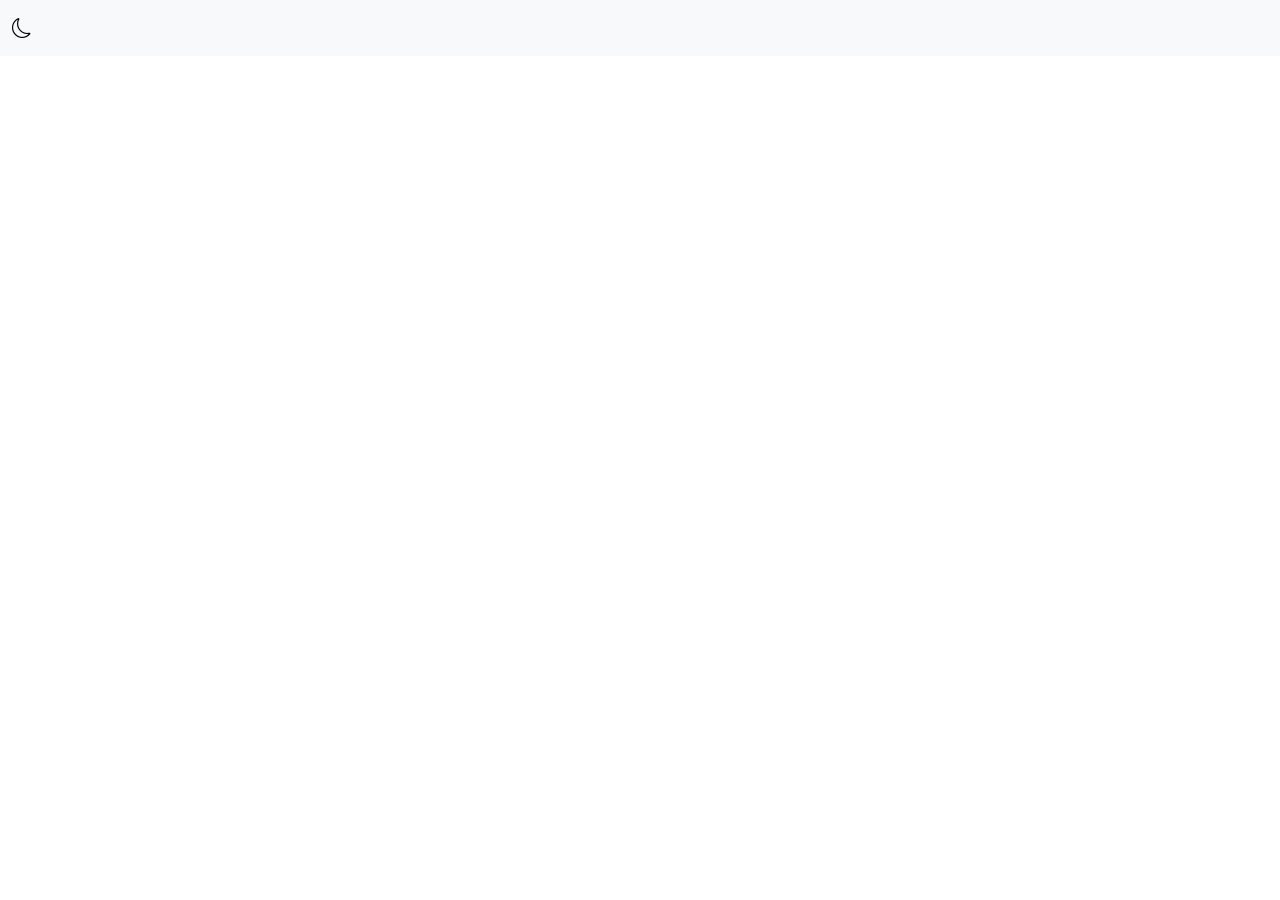
==== index.html @ 3b0b5516 "feat : se creo el componente de la barra de navegacion con dos iconos (sol y luna) para simular modo" ====
<!doctype html>
<html lang="en">
    <head>
        <meta charset="UTF-8" />
        <meta name="viewport" content="width=device-width, initial-scale=1.0" />
        <title>Gestor de tareas</title>
        <!-- estilos personalizados -->
        <link rel="stylesheet" href="css/styles.css" />

        <!-- bootstrap -->
        <link
            href="https://cdn.jsdelivr.net/npm/bootstrap@5.3.8/dist/css/bootstrap.min.css"
            rel="stylesheet"
            integrity="sha384-sRIl4kxILFvY47J16cr9ZwB07vP4J8+LH7qKQnuqkuIAvNWLzeN8tE5YBujZqJLB"
            crossorigin="anonymous"
        />
        <!-- bootstrap iconos -->
        <link
            rel="stylesheet"
            href="https://cdn.jsdelivr.net/npm/bootstrap-icons@1.13.1/font/bootstrap-icons.min.css"
        />
    </head>
    <body>
        <!-- modos de tema (oscuro o claro) -->
        <nav class="navbar navbar-expand-lg bg-body-tertiary">
            <div class="container-fluid">
                <button
                    class="navbar-toggler"
                    type="button"
                    data-bs-toggle="collapse"
                    data-bs-target="#navbarTogglerDemo03"
                    aria-controls="navbarTogglerDemo03"
                    aria-expanded="false"
                    aria-label="Toggle navigation"
                >
                    <span class="navbar-toggler-icon"></span>
                </button>
                <a class="navbar-brand btn-icono " id="themeMode">
                    <span class="icono-uno"><i class="bi bi-moon"></i></span>
                    <span class="icono-dos"><i class="bi bi-sun"></i></span>
                </a>
                <div class="collapse navbar-collapse" id="navbarTogglerDemo03">
                    <!-- aside bar -->
                </div>
            </div>
        </nav>

        <aside></aside>
        <section>
            <main></main>
        </section>
        <footer></footer>

        <!-- bootstrap -->
        <script
            src="https://cdn.jsdelivr.net/npm/bootstrap@5.3.8/dist/js/bootstrap.bundle.min.js"
            integrity="sha384-FKyoEForCGlyvwx9Hj09JcYn3nv7wiPVlz7YYwJrWVcXK/BmnVDxM+D2scQbITxI"
            crossorigin="anonymous"
        ></script>

        <!-- logica de diseños -->
        <script src="js/desing.js"></script>
        <!-- logica de negocios -->
        <script type="module" src="script.js"></script>
    </body>
</html>
---- css/styles.css ----
/* modo oscuro o claro */
    /* esconde el boton por defecto */
    .icono-dos {
        display: none;
    }

    /* cuando el ancla tiene la clase" activa " invertimos */
    .btn-icono.activo .icono-uno {
        display: none ;
    }

    .btn-icono.activo .icono-dos {
        display: inline;
    }
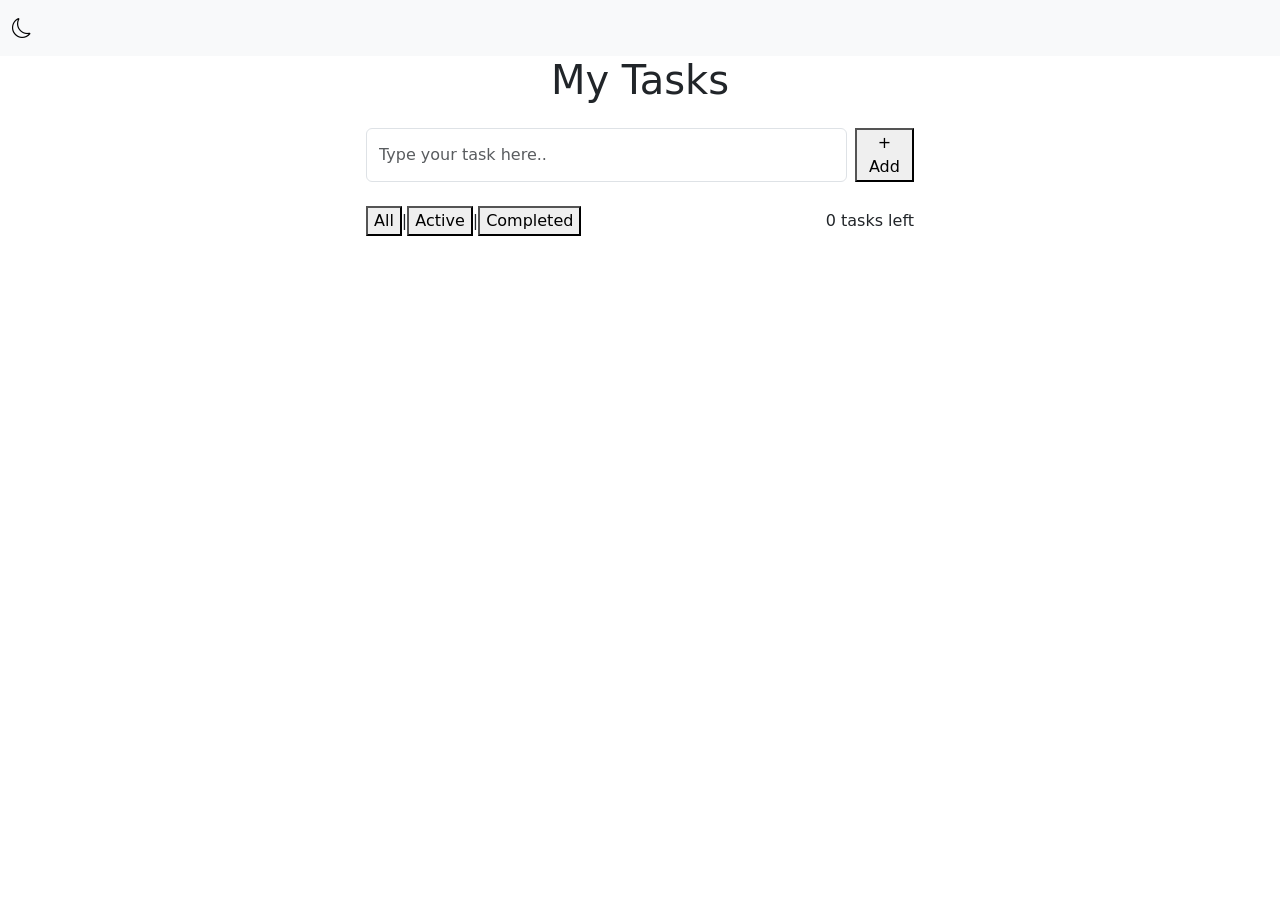
==== commit e822ed61: "feat : se creo una funcionalidad inicial del crud , no esta completa del todo" ====
--- a/index.html
+++ b/index.html
@@ -35,7 +35,7 @@
                 >
                     <span class="navbar-toggler-icon"></span>
                 </button>
-                <a class="navbar-brand btn-icono " id="themeMode">
+                <a class="navbar-brand btn-icono" id="themeMode">
                     <span class="icono-uno"><i class="bi bi-moon"></i></span>
                     <span class="icono-dos"><i class="bi bi-sun"></i></span>
                 </a>
@@ -46,9 +46,100 @@
         </nav>
 
         <aside></aside>
-        <section>
-            <main></main>
-        </section>
+
+        <main>
+            <!-- Content -->
+            <section
+                class="flex-grow-1 px-3"
+                style="max-width: 580px; width: 100%; margin: 0 auto"
+            >
+                <h1 class="text-center mb-4">My Tasks</h1>
+
+                <!-- Input row -->
+                <div class="d-flex gap-2 mb-4" id="todo-form">
+                    <input
+                        id="taskInput"
+                        class="task-input form-control flex-grow-1"
+                        type="text"
+                        placeholder="Type your task here.."
+                    />
+                    <button class="btn-add" id="addBtn">+ Add</button>
+                </div>
+
+                <!-- Filters row -->
+                <div
+                    class="d-flex justify-content-between align-items-center mb-3"
+                >
+                    <div class="d-flex align-items-center">
+                        <button class="filter-btn active" data-f="all">
+                            All
+                        </button>
+                        <span class="filter-sep">|</span>
+                        <button class="filter-btn" data-f="active">
+                            Active
+                        </button>
+                        <span class="filter-sep">|</span>
+                        <button class="filter-btn" data-f="completed">
+                            Completed
+                        </button>
+                    </div>
+                    <span
+                        id="tasksCount"
+                        
+                        >0 tasks left</span
+                    >
+                </div>
+
+                <!-- Tasks -->
+                <div id="taskList" class="d-flex flex-column gap-2">
+                    <div id="emptyState" class="text-center py-5">
+                        <!-- <div class="todo-item">
+                        <div class="todo-left">
+                            <div
+                                class="checkbox"
+                                id="checkbox"
+                                onclick="toggleCheck(this)"
+                            ></div>
+                            <span class="todo-label">Learn React</span>
+                        </div>
+                        <div class="todo-actions">
+                            <button class="action-btn edit" title="Editar">
+                                <svg
+                                    xmlns="http://www.w3.org/2000/svg"
+                                    fill="none"
+                                    viewBox="0 0 24 24"
+                                    stroke="currentColor"
+                                    stroke-width="2"
+                                >
+                                    <path
+                                        stroke-linecap="round"
+                                        stroke-linejoin="round"
+                                        d="M15.232 5.232l3.536 3.536M9 13l6.586-6.586a2 2 0 112.828 2.828L11.828 15.828a2 2 0 01-1.414.586H9v-2a2 2 0 01.586-1.414z"
+                                    />
+                                </svg>
+                            </button>
+                            <button class="action-btn delete" title="Eliminar">
+                                <svg
+                                    xmlns="http://www.w3.org/2000/svg"
+                                    fill="none"
+                                    viewBox="0 0 24 24"
+                                    stroke="currentColor"
+                                    stroke-width="2"
+                                >
+                                    <path
+                                        stroke-linecap="round"
+                                        stroke-linejoin="round"
+                                        d="M19 7l-.867 12.142A2 2 0 0116.138 21H7.862a2 2 0 01-1.995-1.858L5 7m5 4v6m4-6v6M9 7h6m-7 0a1 1 0 011-1h4a1 1 0 011 1m-7 0h8"
+                                    />
+                                </svg>
+                            </button>
+                        </div>
+                    </div> -->
+                        No tasks yet
+                    </div>
+                </div>
+            </section>
+        </main>
         <footer></footer>
 
         <!-- bootstrap -->
@@ -60,6 +151,7 @@
 
         <!-- logica de diseños -->
         <script src="js/desing.js"></script>
+
         <!-- logica de negocios -->
         <script type="module" src="script.js"></script>
     </body>
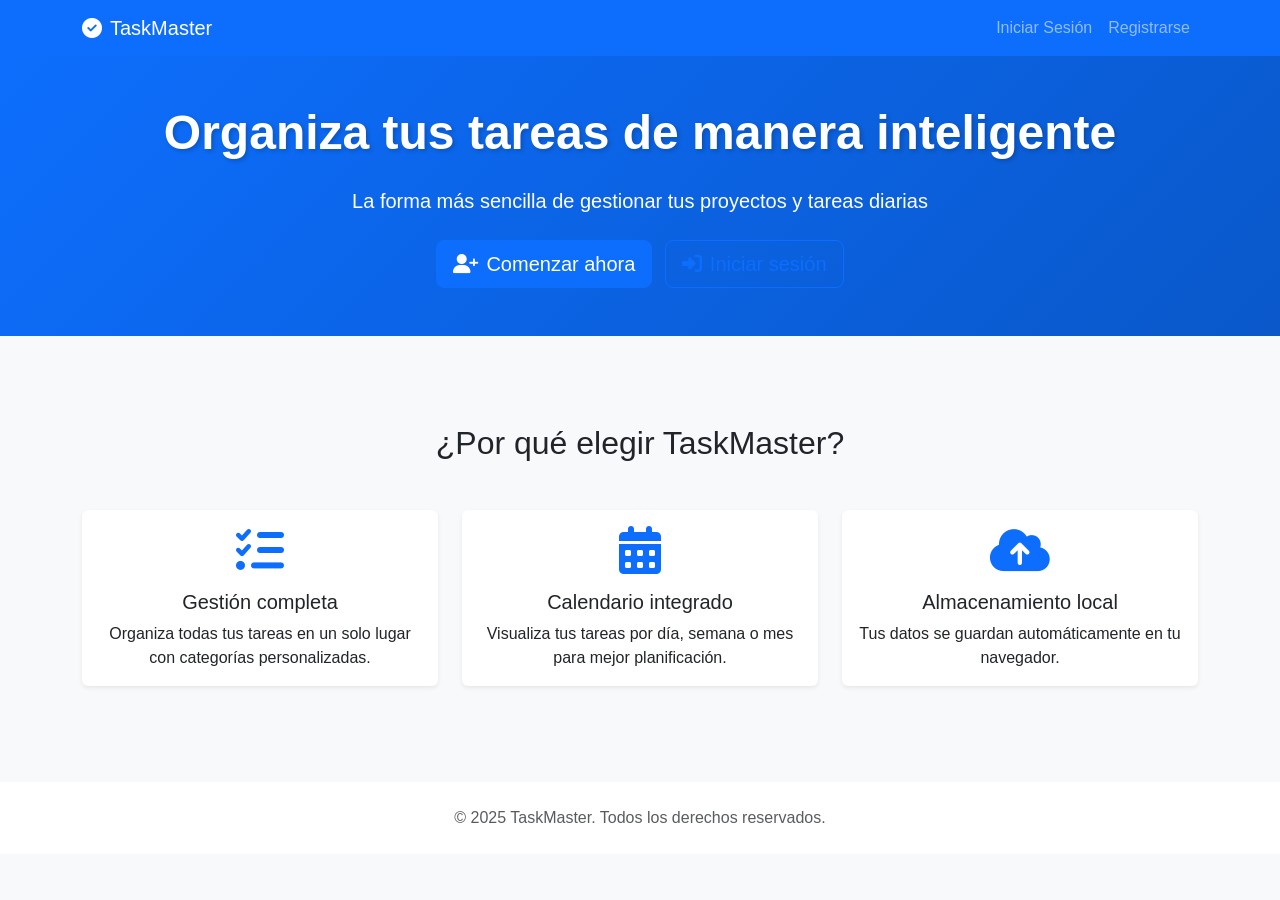
==== commit adfa1953: "refactor : se re escribieron las funciones y el diseño antes creado agregando un poco mas de detalle" ====
--- a/index.html
+++ b/index.html
@@ -1,158 +1,89 @@
-<!doctype html>
-<html lang="en">
-    <head>
-        <meta charset="UTF-8" />
-        <meta name="viewport" content="width=device-width, initial-scale=1.0" />
-        <title>Gestor de tareas</title>
-        <!-- estilos personalizados -->
-        <link rel="stylesheet" href="css/styles.css" />
+<!-- index.html -->
+<!DOCTYPE html>
+<html lang="es">
+<head>
+    <meta charset="UTF-8">
+    <meta name="viewport" content="width=device-width, initial-scale=1.0">
+    <title>TaskMaster - Gestor de Tareas</title>
+    <!-- Bootstrap CSS -->
+    <link href="https://cdn.jsdelivr.net/npm/bootstrap@5.3.2/dist/css/bootstrap.min.css" rel="stylesheet">
+    <!-- Font Awesome para iconos -->
+    <link rel="stylesheet" href="https://cdnjs.cloudflare.com/ajax/libs/font-awesome/6.4.2/css/all.min.css">
+    <!-- Estilos personalizados -->
+    <link rel="stylesheet" href="css/styles.css">
+</head>
+<body class="bg-light">
+    <!-- Navbar -->
+    <nav class="navbar navbar-expand-lg navbar-dark bg-primary">
+        <div class="container">
+            <a class="navbar-brand" href="index.html">
+                <i class="fas fa-check-circle me-2"></i>TaskMaster
+            </a>
+            <div class="navbar-nav ms-auto">
+                <a class="nav-link" href="login.html">Iniciar Sesión</a>
+                <a class="nav-link" href="register.html">Registrarse</a>
+            </div>
+        </div>
+    </nav>
 
-        <!-- bootstrap -->
-        <link
-            href="https://cdn.jsdelivr.net/npm/bootstrap@5.3.8/dist/css/bootstrap.min.css"
-            rel="stylesheet"
-            integrity="sha384-sRIl4kxILFvY47J16cr9ZwB07vP4J8+LH7qKQnuqkuIAvNWLzeN8tE5YBujZqJLB"
-            crossorigin="anonymous"
-        />
-        <!-- bootstrap iconos -->
-        <link
-            rel="stylesheet"
-            href="https://cdn.jsdelivr.net/npm/bootstrap-icons@1.13.1/font/bootstrap-icons.min.css"
-        />
-    </head>
-    <body>
-        <!-- modos de tema (oscuro o claro) -->
-        <nav class="navbar navbar-expand-lg bg-body-tertiary">
-            <div class="container-fluid">
-                <button
-                    class="navbar-toggler"
-                    type="button"
-                    data-bs-toggle="collapse"
-                    data-bs-target="#navbarTogglerDemo03"
-                    aria-controls="navbarTogglerDemo03"
-                    aria-expanded="false"
-                    aria-label="Toggle navigation"
-                >
-                    <span class="navbar-toggler-icon"></span>
-                </button>
-                <a class="navbar-brand btn-icono" id="themeMode">
-                    <span class="icono-uno"><i class="bi bi-moon"></i></span>
-                    <span class="icono-dos"><i class="bi bi-sun"></i></span>
-                </a>
-                <div class="collapse navbar-collapse" id="navbarTogglerDemo03">
-                    <!-- aside bar -->
+    <!-- Hero Section -->
+    <header class="hero-section py-5">
+        <div class="container text-center">
+            <h1 class="display-4 fw-bold mb-4">Organiza tus tareas de manera inteligente</h1>
+            <p class="lead mb-4">La forma más sencilla de gestionar tus proyectos y tareas diarias</p>
+            <a href="register.html" class="btn btn-primary btn-lg me-2">
+                <i class="fas fa-user-plus me-2"></i>Comenzar ahora
+            </a>
+            <a href="login.html" class="btn btn-outline-primary btn-lg">
+                <i class="fas fa-sign-in-alt me-2"></i>Iniciar sesión
+            </a>
+        </div>
+    </header>
+
+    <!-- Características -->
+    <section class="features py-5">
+        <div class="container">
+            <h2 class="text-center mb-5">¿Por qué elegir TaskMaster?</h2>
+            <div class="row g-4">
+                <div class="col-md-4">
+                    <div class="card h-100 border-0 shadow-sm">
+                        <div class="card-body text-center">
+                            <i class="fas fa-tasks fa-3x text-primary mb-3"></i>
+                            <h5 class="card-title">Gestión completa</h5>
+                            <p class="card-text">Organiza todas tus tareas en un solo lugar con categorías personalizadas.</p>
+                        </div>
+                    </div>
+                </div>
+                <div class="col-md-4">
+                    <div class="card h-100 border-0 shadow-sm">
+                        <div class="card-body text-center">
+                            <i class="fas fa-calendar-alt fa-3x text-primary mb-3"></i>
+                            <h5 class="card-title">Calendario integrado</h5>
+                            <p class="card-text">Visualiza tus tareas por día, semana o mes para mejor planificación.</p>
+                        </div>
+                    </div>
+                </div>
+                <div class="col-md-4">
+                    <div class="card h-100 border-0 shadow-sm">
+                        <div class="card-body text-center">
+                            <i class="fas fa-cloud-upload-alt fa-3x text-primary mb-3"></i>
+                            <h5 class="card-title">Almacenamiento local</h5>
+                            <p class="card-text">Tus datos se guardan automáticamente en tu navegador.</p>
+                        </div>
+                    </div>
                 </div>
             </div>
-        </nav>
+        </div>
+    </section>
 
-        <aside></aside>
+    <!-- Footer -->
+    <footer class="bg-white py-4 mt-5">
+        <div class="container text-center">
+            <p class="mb-0 text-muted">© 2025 TaskMaster. Todos los derechos reservados.</p>
+        </div>
+    </footer>
 
-        <main>
-            <!-- Content -->
-            <section
-                class="flex-grow-1 px-3"
-                style="max-width: 580px; width: 100%; margin: 0 auto"
-            >
-                <h1 class="text-center mb-4">My Tasks</h1>
-
-                <!-- Input row -->
-                <div class="d-flex gap-2 mb-4" id="todo-form">
-                    <input
-                        id="taskInput"
-                        class="task-input form-control flex-grow-1"
-                        type="text"
-                        placeholder="Type your task here.."
-                    />
-                    <button class="btn-add" id="addBtn">+ Add</button>
-                </div>
-
-                <!-- Filters row -->
-                <div
-                    class="d-flex justify-content-between align-items-center mb-3"
-                >
-                    <div class="d-flex align-items-center">
-                        <button class="filter-btn active" data-f="all">
-                            All
-                        </button>
-                        <span class="filter-sep">|</span>
-                        <button class="filter-btn" data-f="active">
-                            Active
-                        </button>
-                        <span class="filter-sep">|</span>
-                        <button class="filter-btn" data-f="completed">
-                            Completed
-                        </button>
-                    </div>
-                    <span
-                        id="tasksCount"
-                        
-                        >0 tasks left</span
-                    >
-                </div>
-
-                <!-- Tasks -->
-                <div id="taskList" class="d-flex flex-column gap-2">
-                    <div id="emptyState" class="text-center py-5">
-                        <!-- <div class="todo-item">
-                        <div class="todo-left">
-                            <div
-                                class="checkbox"
-                                id="checkbox"
-                                onclick="toggleCheck(this)"
-                            ></div>
-                            <span class="todo-label">Learn React</span>
-                        </div>
-                        <div class="todo-actions">
-                            <button class="action-btn edit" title="Editar">
-                                <svg
-                                    xmlns="http://www.w3.org/2000/svg"
-                                    fill="none"
-                                    viewBox="0 0 24 24"
-                                    stroke="currentColor"
-                                    stroke-width="2"
-                                >
-                                    <path
-                                        stroke-linecap="round"
-                                        stroke-linejoin="round"
-                                        d="M15.232 5.232l3.536 3.536M9 13l6.586-6.586a2 2 0 112.828 2.828L11.828 15.828a2 2 0 01-1.414.586H9v-2a2 2 0 01.586-1.414z"
-                                    />
-                                </svg>
-                            </button>
-                            <button class="action-btn delete" title="Eliminar">
-                                <svg
-                                    xmlns="http://www.w3.org/2000/svg"
-                                    fill="none"
-                                    viewBox="0 0 24 24"
-                                    stroke="currentColor"
-                                    stroke-width="2"
-                                >
-                                    <path
-                                        stroke-linecap="round"
-                                        stroke-linejoin="round"
-                                        d="M19 7l-.867 12.142A2 2 0 0116.138 21H7.862a2 2 0 01-1.995-1.858L5 7m5 4v6m4-6v6M9 7h6m-7 0a1 1 0 011-1h4a1 1 0 011 1m-7 0h8"
-                                    />
-                                </svg>
-                            </button>
-                        </div>
-                    </div> -->
-                        No tasks yet
-                    </div>
-                </div>
-            </section>
-        </main>
-        <footer></footer>
-
-        <!-- bootstrap -->
-        <script
-            src="https://cdn.jsdelivr.net/npm/bootstrap@5.3.8/dist/js/bootstrap.bundle.min.js"
-            integrity="sha384-FKyoEForCGlyvwx9Hj09JcYn3nv7wiPVlz7YYwJrWVcXK/BmnVDxM+D2scQbITxI"
-            crossorigin="anonymous"
-        ></script>
-
-        <!-- logica de diseños -->
-        <script src="js/desing.js"></script>
-
-        <!-- logica de negocios -->
-        <script type="module" src="script.js"></script>
-    </body>
-</html>
+    <!-- Bootstrap JS -->
+    <script src="https://cdn.jsdelivr.net/npm/bootstrap@5.3.2/dist/js/bootstrap.bundle.min.js"></script>
+</body>
+</html>
--- a/css/styles.css
+++ b/css/styles.css
@@ -1,15 +1,168 @@
+/* css/styles.css */
 
-/* modo oscuro o claro */
-    /* esconde el boton por defecto */
-    .icono-dos {
-        display: none;
+/* Estilos generales */
+:root {
+    --primary-color: #0d6efd;
+    --secondary-color: #6c757d;
+    --success-color: #198754;
+    --danger-color: #dc3545;
+    --warning-color: #ffc107;
+    --info-color: #0dcaf0;
+}
+
+body {
+    font-family: -apple-system, BlinkMacSystemFont, 'Segoe UI', Roboto, 'Helvetica Neue', Arial, sans-serif;
+    min-height: 100vh;
+    display: flex;
+    flex-direction: column;
+}
+
+/* Hero section */
+.hero-section {
+    background: linear-gradient(135deg, var(--primary-color) 0%, #0a58ca 100%);
+    color: white;
+    padding: 80px 0;
+    margin-bottom: 40px;
+}
+
+.hero-section h1 {
+    font-size: 3rem;
+    font-weight: 700;
+    text-shadow: 2px 2px 4px rgba(0,0,0,0.2);
+}
+
+/* Cards de características */
+.features .card {
+    transition: transform 0.3s ease;
+}
+
+.features .card:hover {
+    transform: translateY(-5px);
+}
+
+/* Estilos para tareas */
+.task-item {
+    border-left: 4px solid transparent;
+    transition: all 0.3s ease;
+}
+
+.task-item:hover {
+    background-color: #f8f9fa;
+}
+
+.task-item.importante {
+    border-left-color: var(--danger-color);
+}
+
+.task-item.completada {
+    opacity: 0.7;
+    text-decoration: line-through;
+}
+
+/* Categorías en la barra lateral */
+.category-item {
+    display: flex;
+    justify-content: space-between;
+    align-items: center;
+    padding: 8px 12px;
+    border-radius: 6px;
+    margin-bottom: 4px;
+    cursor: pointer;
+    transition: background-color 0.2s ease;
+}
+
+.category-item:hover {
+    background-color: #e9ecef;
+}
+
+.category-item.active {
+    background-color: var(--primary-color);
+    color: white;
+}
+
+.category-item .badge {
+    font-size: 0.75rem;
+    padding: 4px 8px;
+}
+
+/* Responsive para mobile según diseño */
+@media (max-width: 768px) {
+    .hero-section h1 {
+        font-size: 2rem;
     }
+    
+    .hero-section {
+        padding: 40px 0;
+    }
+    
+    /* Adaptación para diseño mobile */
+    .container-fluid {
+        padding-left: 10px;
+        padding-right: 10px;
+    }
+    
+    .task-item .task-time {
+        font-size: 0.8rem;
+    }
+    
+    /* Simular el diseño de 9:41 del mobile */
+    .navbar-brand {
+        font-size: 1.1rem;
+    }
+}
 
-    /* cuando el ancla tiene la clase" activa " invertimos */
-    .btn-icono.activo .icono-uno {
-        display: none ;
+/* Estilo para el contador de tareas */
+.tasks-progress {
+    background-color: #e9ecef;
+    border-radius: 4px;
+    height: 4px;
+    margin: 10px 0;
+}
+
+.tasks-progress-bar {
+    background-color: var(--primary-color);
+    height: 100%;
+    border-radius: 4px;
+    transition: width 0.3s ease;
+}
+
+/* Animaciones */
+@keyframes fadeIn {
+    from {
+        opacity: 0;
+        transform: translateY(10px);
     }
+    to {
+        opacity: 1;
+        transform: translateY(0);
+    }
+}
 
-    .btn-icono.activo .icono-dos {
-        display: inline;
-    }
+.fade-in {
+    animation: fadeIn 0.3s ease;
+}
+
+/* Scrollbar personalizado */
+::-webkit-scrollbar {
+    width: 8px;
+    height: 8px;
+}
+
+::-webkit-scrollbar-track {
+    background: #f1f1f1;
+    border-radius: 4px;
+}
+
+::-webkit-scrollbar-thumb {
+    background: var(--secondary-color);
+    border-radius: 4px;
+}
+
+::-webkit-scrollbar-thumb:hover {
+    background: var(--primary-color);
+}
+
+/* Footer */
+footer {
+    margin-top: auto;
+}
